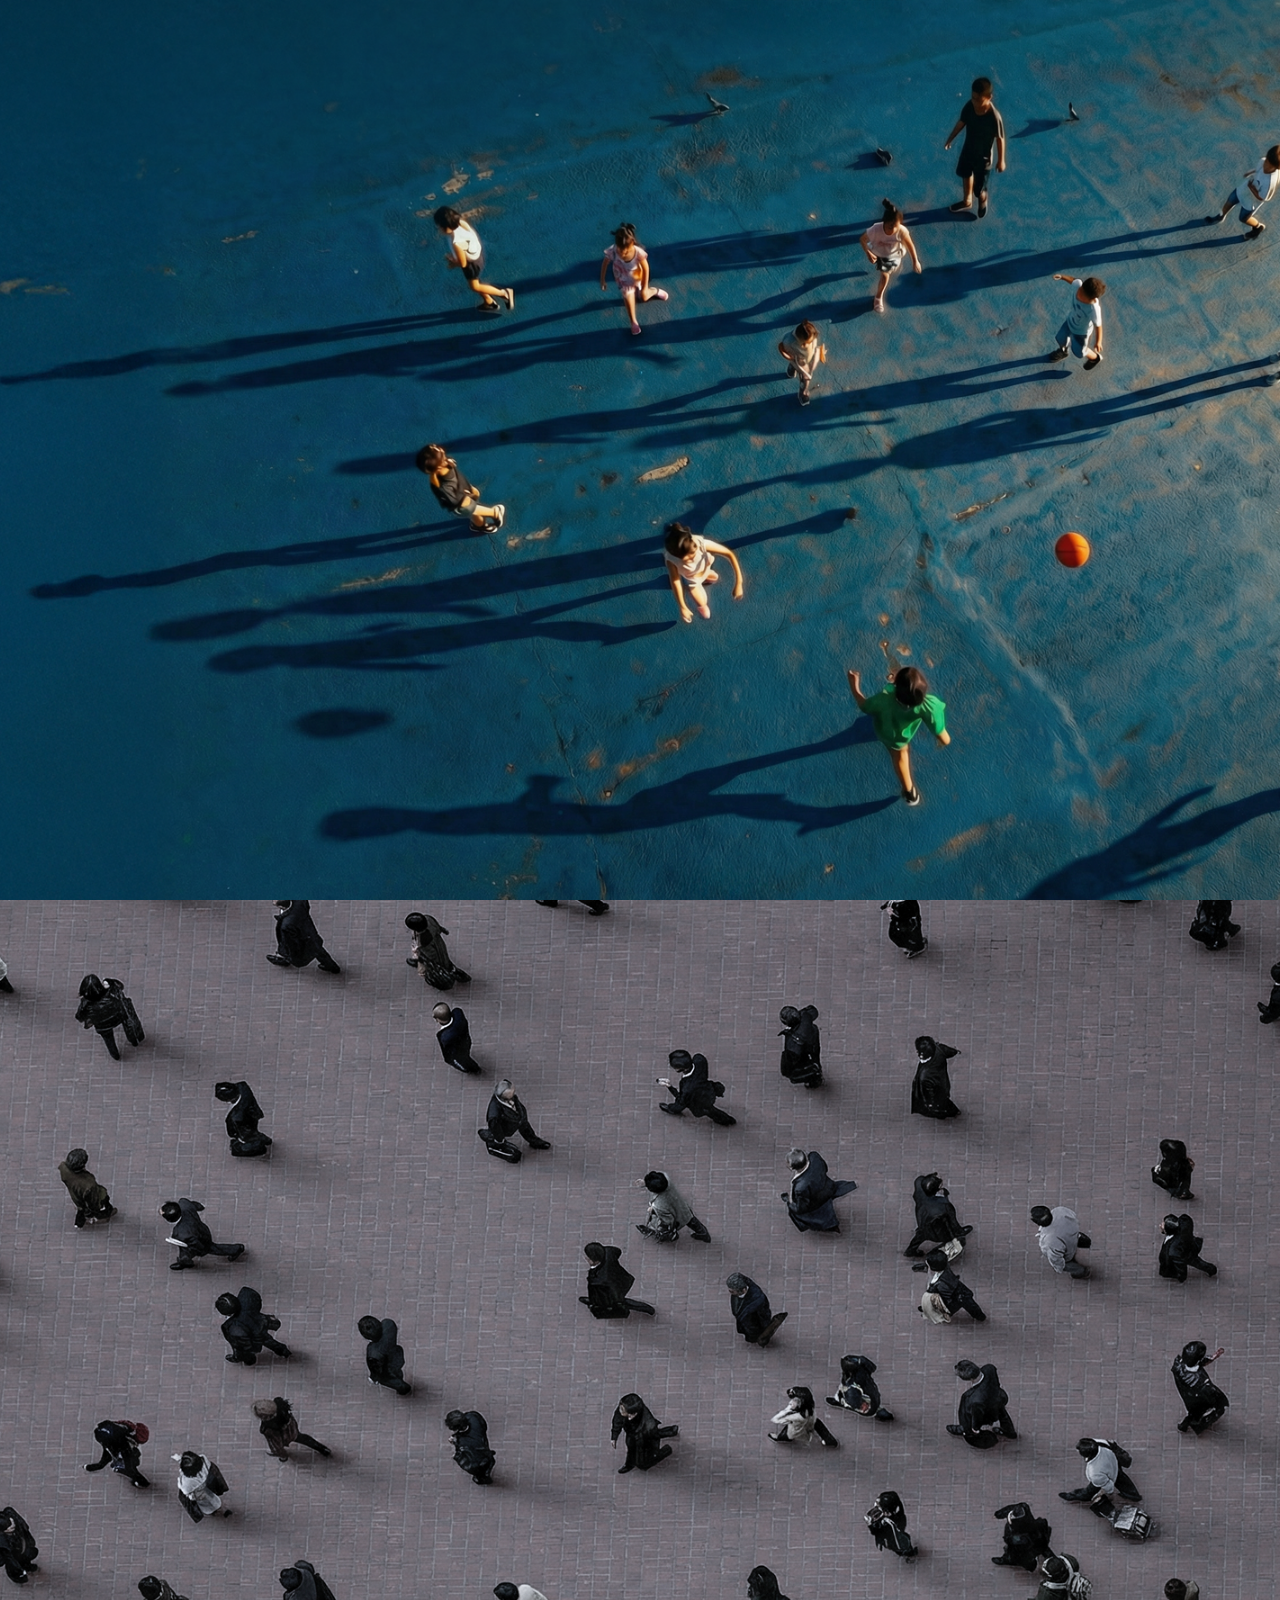
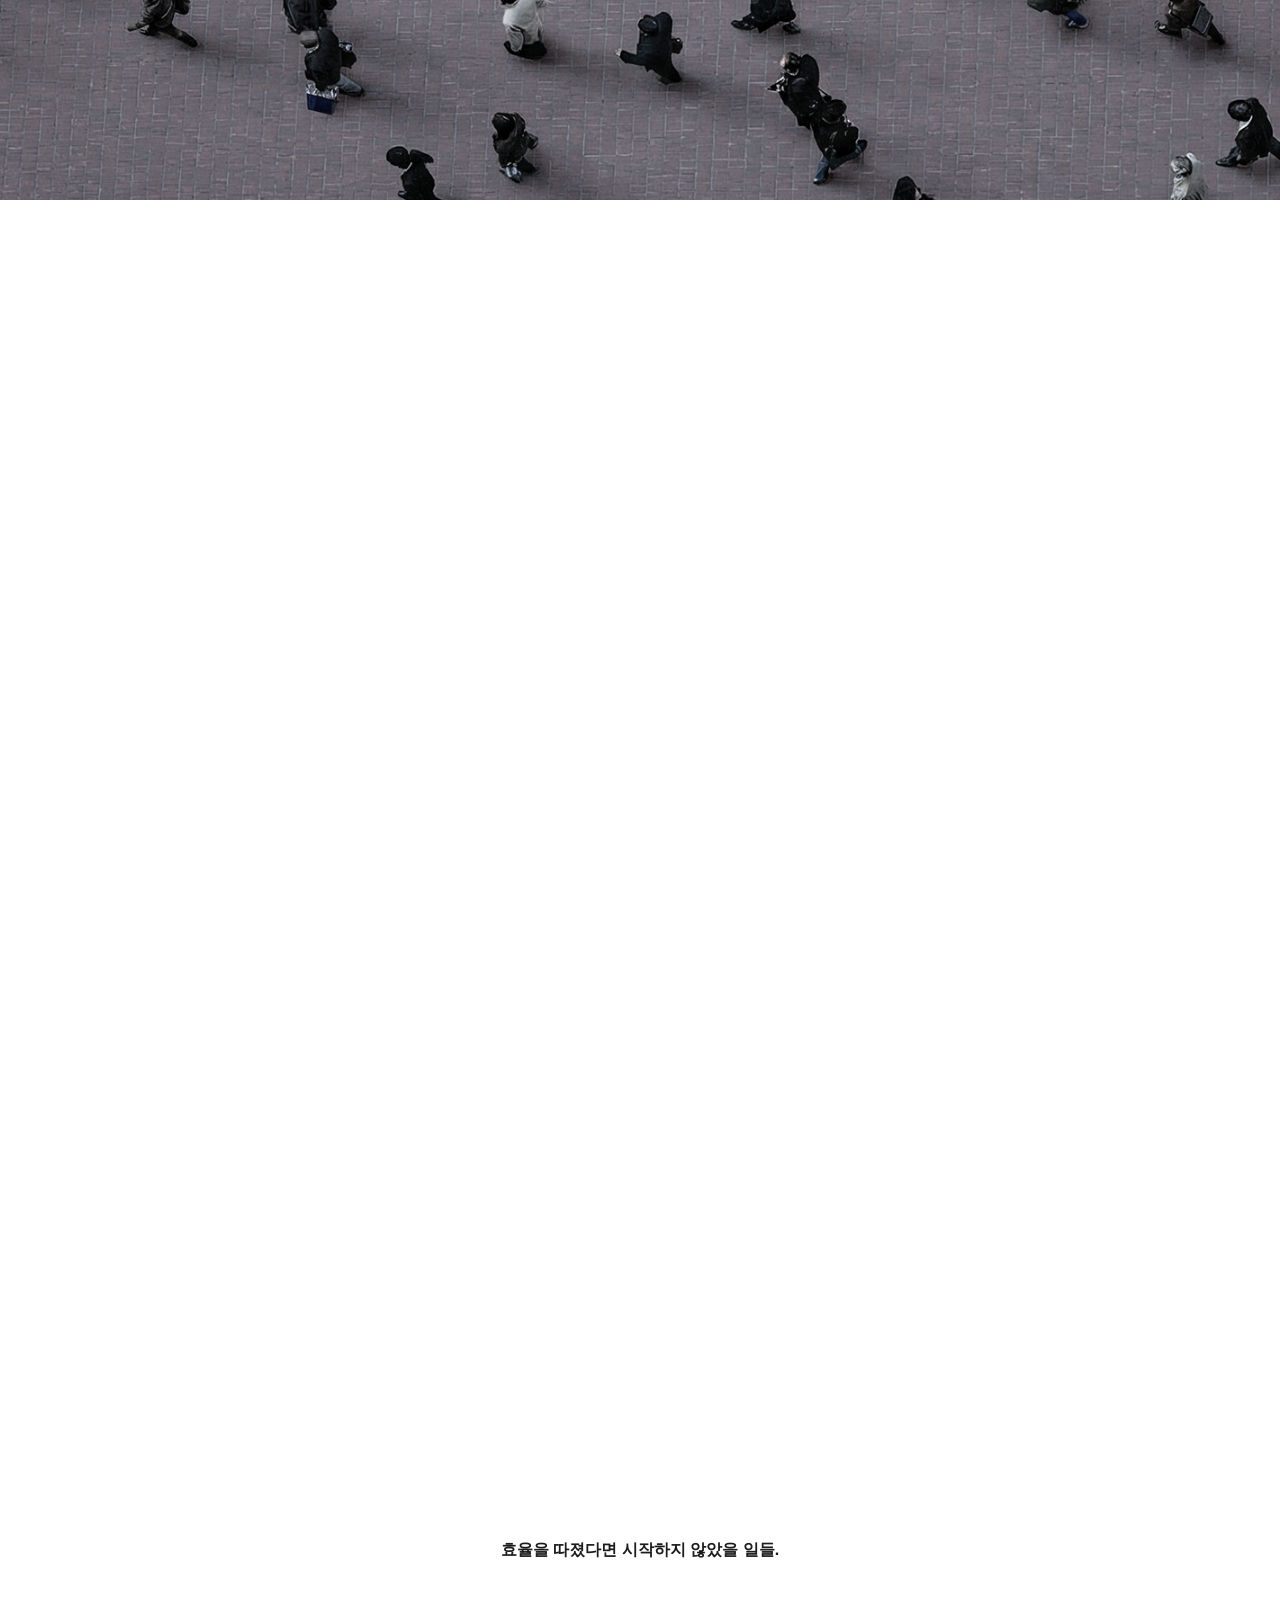
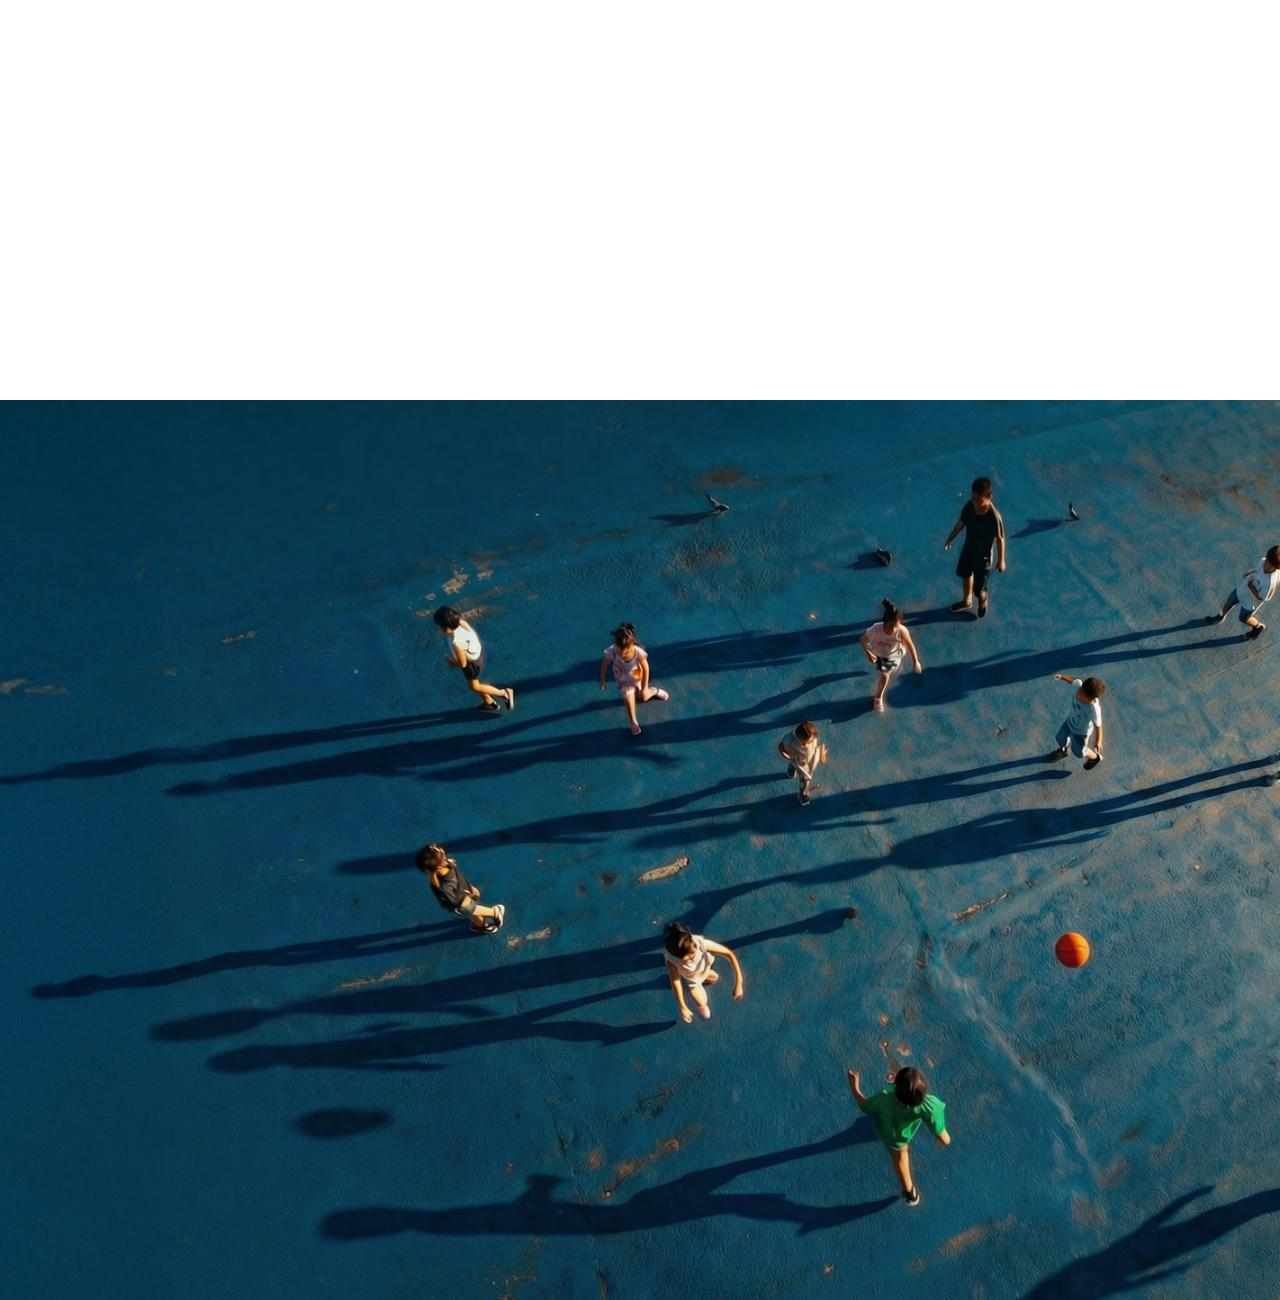
==== people/Untitled-1.html @ 352d0d9c "first commit" ====
<!DOCTYPE html>
<html lang="ko">
<head>
    <meta charset="UTF-8">
    <title>GSAP Stacking Text</title>
    <link rel="stylesheet" href="style.css">
    <script src="https://cdnjs.cloudflare.com/ajax/libs/gsap/3.12.2/gsap.min.js"></script>
    <script src="https://cdnjs.cloudflare.com/ajax/libs/gsap/3.12.2/ScrollTrigger.min.js"></script>
    <script src="https://cdnjs.cloudflare.com/ajax/libs/gsap/3.12.2/ScrollToPlugin.min.js"></script>
</head>
<body>

    <section class="stack-section bg-1">
        <div class="overlay"></div>
        <h1 class="typing-group typing-group1">
            <div class="line pre-smbd" data-text="이 점들은"></div>
            <div class="line pre-smbd" data-text="저마다 다른 속도로 자라날 준비를 하고 있습니다."></div>
        </h1>
    </section>

    <section class="stack-section bg-2">
        <div class="overlay"></div>
        <h1 class="typing-group typing-group2">
            <div class="line pre-smbd" data-text="화려한 수식보다 중요한 건, "></div>
            <div class="line pre-smbd" data-text="채워진 자리가 원래 당신의 것이었던 것처럼 보이게 하는 일."></div>
        </h1>
    </section>

    <section class="stack-section bg-3">
        <div class="overlay"></div>
        <h1 class="typing-group typing-group3">
            <div class="line pre-smbd" data-text="우리의 손끝이 무거워질수록,"></div>
            <div class="line pre-smbd" data-text="거울 앞에 선 당신의 어깨는 가벼워질 것을 압니다."></div>
        </h1>
    </section>

    <section class="stack-section bg-4">
        <img src="./images/img4.png" class="bg-image-4" alt="background">
        <div class="blur-layer white-blur"></div>
        
        <div class="dot-container"></div>

        <div class="content-wrapper">
            <h1 class="typing-4 pre-smbd">효율을 따졌다면 시작하지 않았을 일들.</h1>
        </div>
    </section>

    <section class="stack-section bg-5">
        <div class="overlay"></div>
        <h1 class="typing-group typing-group5">
            <div class="line pre-smbd" data-text="그것이 바로,"></div>
            <div class="line pre-smbd" data-text="우리 자라다가 하는 일입니다."></div>
        </h1>
    </section>

    <script src="script.js"></script>
</body>
</html>
---- people/style.css ----
* { margin: 0; padding: 0; box-sizing: border-box; }

body {
    overflow-x: hidden;
}
.pre-re {font-family: "Pretendard Regular", sans-serif;}
.pre-md {font-family: "Pretendard Medium", sans-serif;}
.pre-smbd {font-family: "Pretendard SemiBold", sans-serif;}
.pre-bd {font-family: "Pretendard Bold", sans-serif;}
.stack-section {
    position: relative;
    width: 100%;
    height: 100vh;
    overflow: hidden;
    background-size: cover;
    background-position: center;
}

/* 아래로 갈수록 z-index가 높아야 위를 덮습니다 */
.bg-1 { z-index: 1; background-image: url('./images/img1.png'); }
.bg-2 { z-index: 2; background-image: url('./images/img2.png'); }
.bg-3 { z-index: 3; background-image: url('./images/img3.png'); }
.bg-4 {
    z-index: 4;
    position: relative;
    overflow: hidden;
    width: 100%;
    height: 100vh;
}
.bg-5 { z-index: 5; background-image: url('./images/img1.png'); }

.bg-image-4 {
    position: absolute;
    top: 50%;
    left: 50%;
    transform: translate(-50%, -50%); /* 화면 정중앙 기준 배치 */
    /* 고정 픽셀 값 설정 */
    width: 2561px;
    height: 1711px;
    
    /* 비율 유지 무시하고 설정한 px대로 강제 출력 */
    object-fit: fill; 
    display: block;
    max-width: none;
}
/* 블러 레이어 (처음엔 투명) */
.blur-layer {
    position: absolute;
    top: 0; left: 0; width: 100%; height: 100%;
    backdrop-filter: blur(0px);
    background: rgba(255, 255, 255, 0);
    z-index: 1;
    transition: backdrop-filter 0.5s;
}
.dot-container {
    position: absolute;
    width: 1920px;
    height: 1000px;
    top: 50%;
    left: 50%;
    transform: translate(-50%, -50%);
    z-index: 5;
    pointer-events: none;
}

.dot {
    position: absolute;
    width: 12px;
    height: 12px;
    background-color: #000;
    border-radius: 50%;
    opacity: 0;
    transform: translate(-50%, -50%) scale(0);
}
.content-wrapper {
    position: absolute;
    top: 50%;
    left: 50%;
    transform: translate(-50%, -50%);
    z-index: 10;
}
.typing-group {
    color: #1C1D1B;
}
.typing-group1, .typing-group2 {
    display: inline-block;
    text-align: left;
    top: 50%;
    position: absolute;
    transform: translateY(-50%);
    left: calc(172 / 1920 * 100vw);
}
.typing-group1 .line, .typing-group2 .line{
    color: #FFFBF7;
}
.typing-group3 {
    display: inline-block;
    text-align: left;
    position: absolute;
    left: calc(172 / 1920 * 100vw);
    bottom: calc(285 / 1920 * 100vw);
}
.typing-group3 .line{
    color: #0B0A09;
}
.line {
    display: block;
    min-height: 1.2em; 
    margin-bottom: 5px;
    font-size: 16px;
}
.typing-4 {color: #1C1D1B; font-size: 16px;}
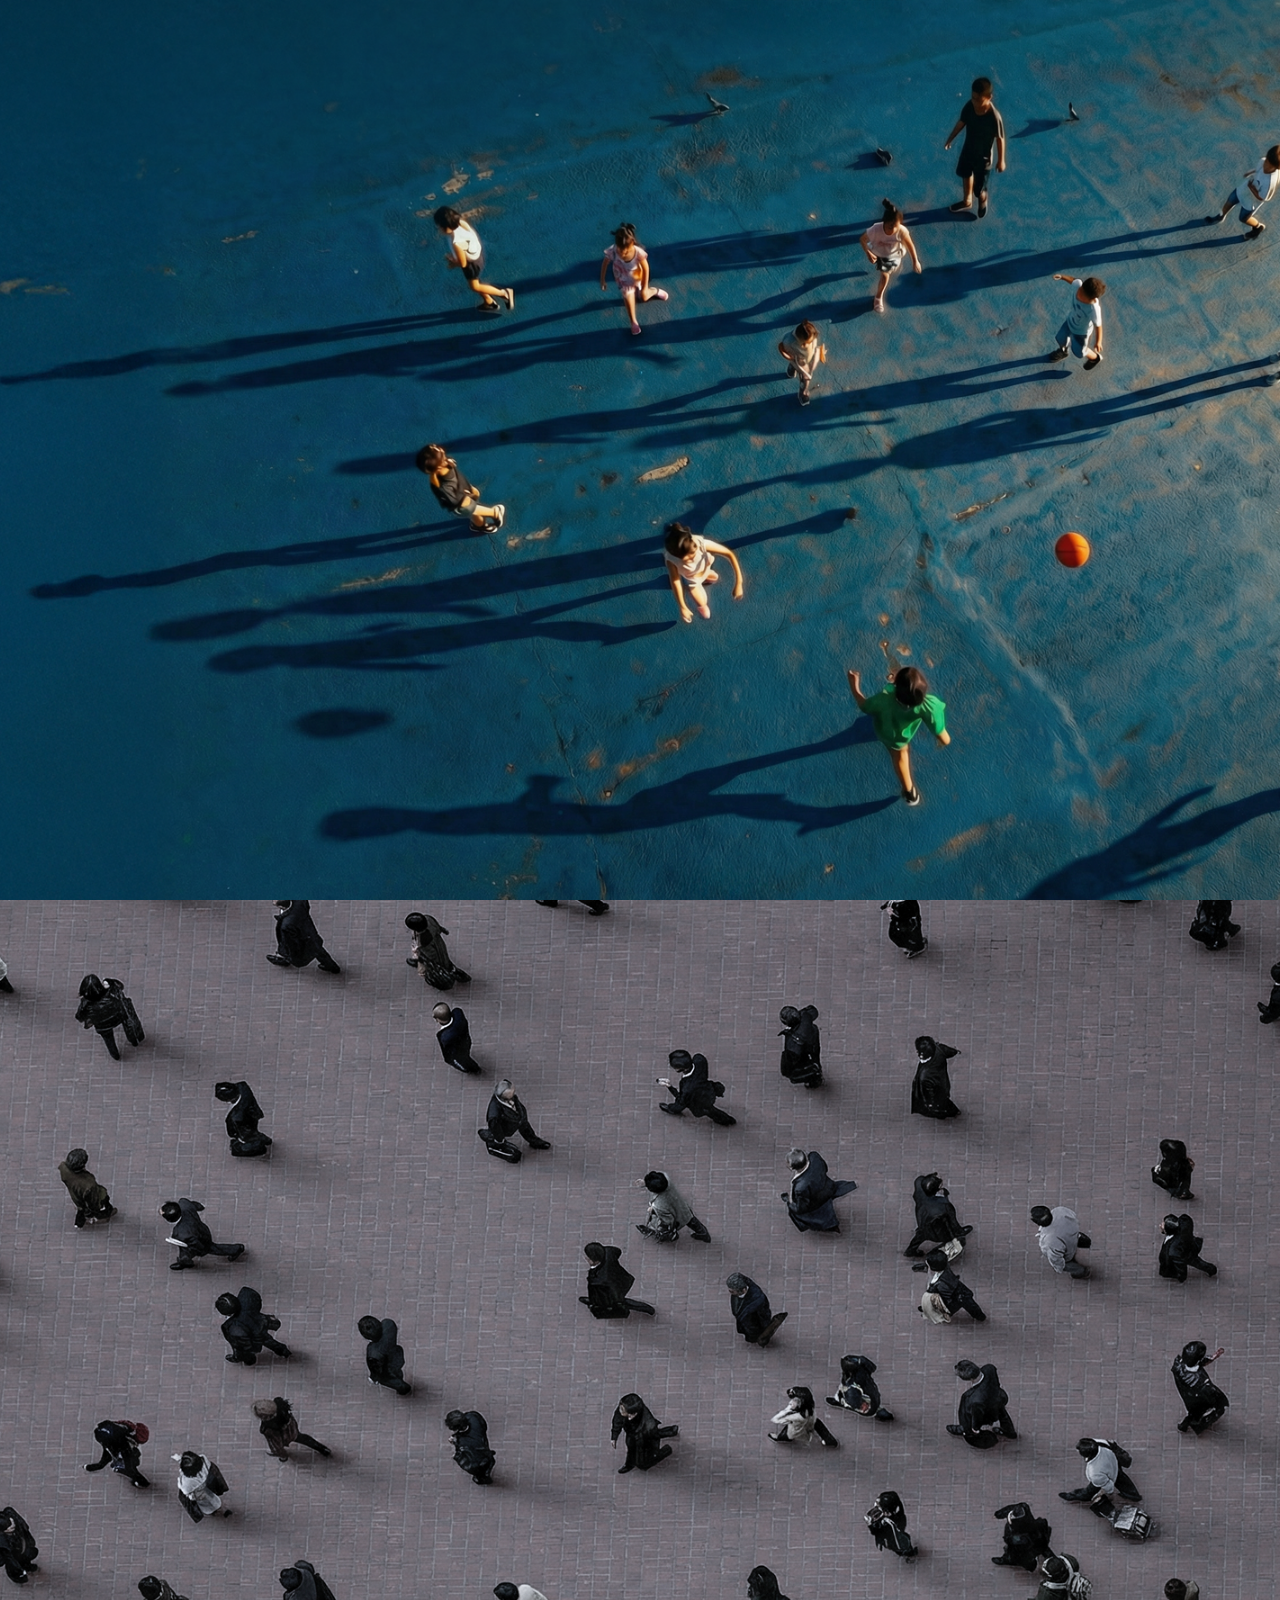
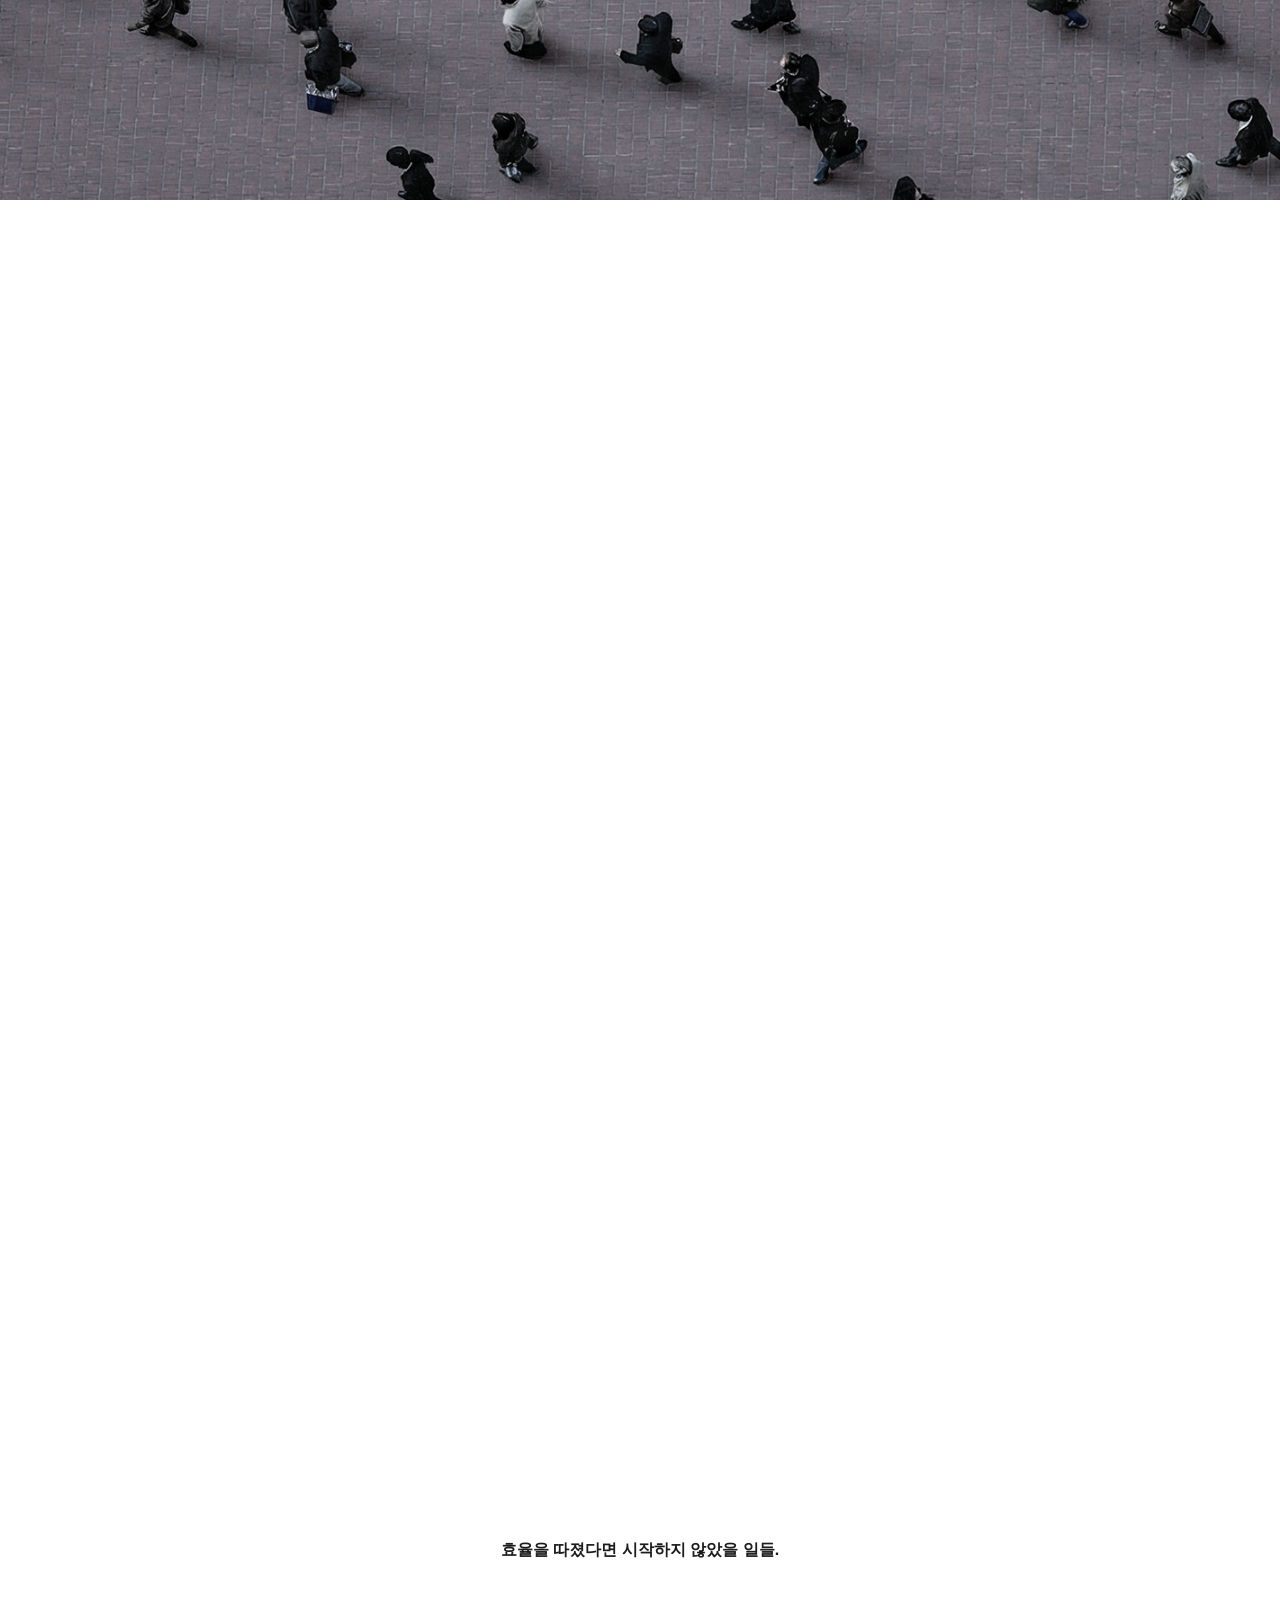
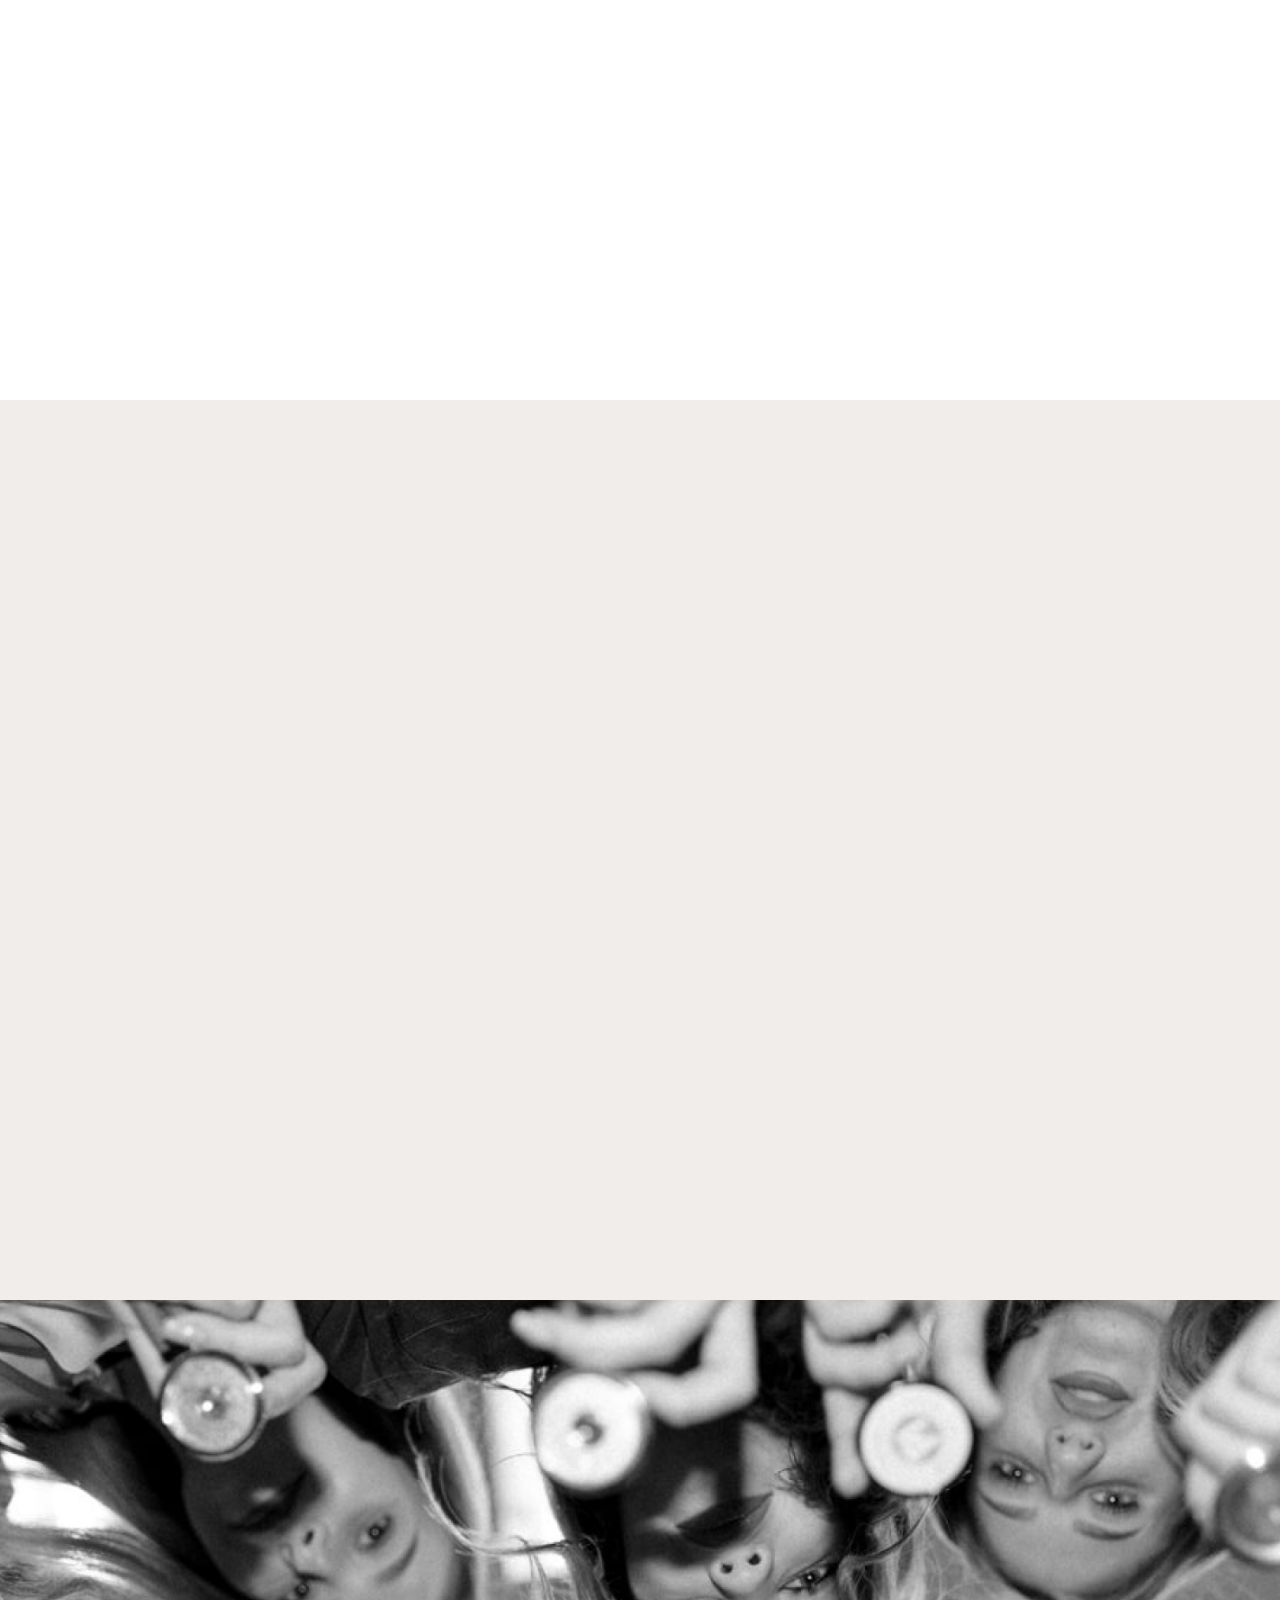
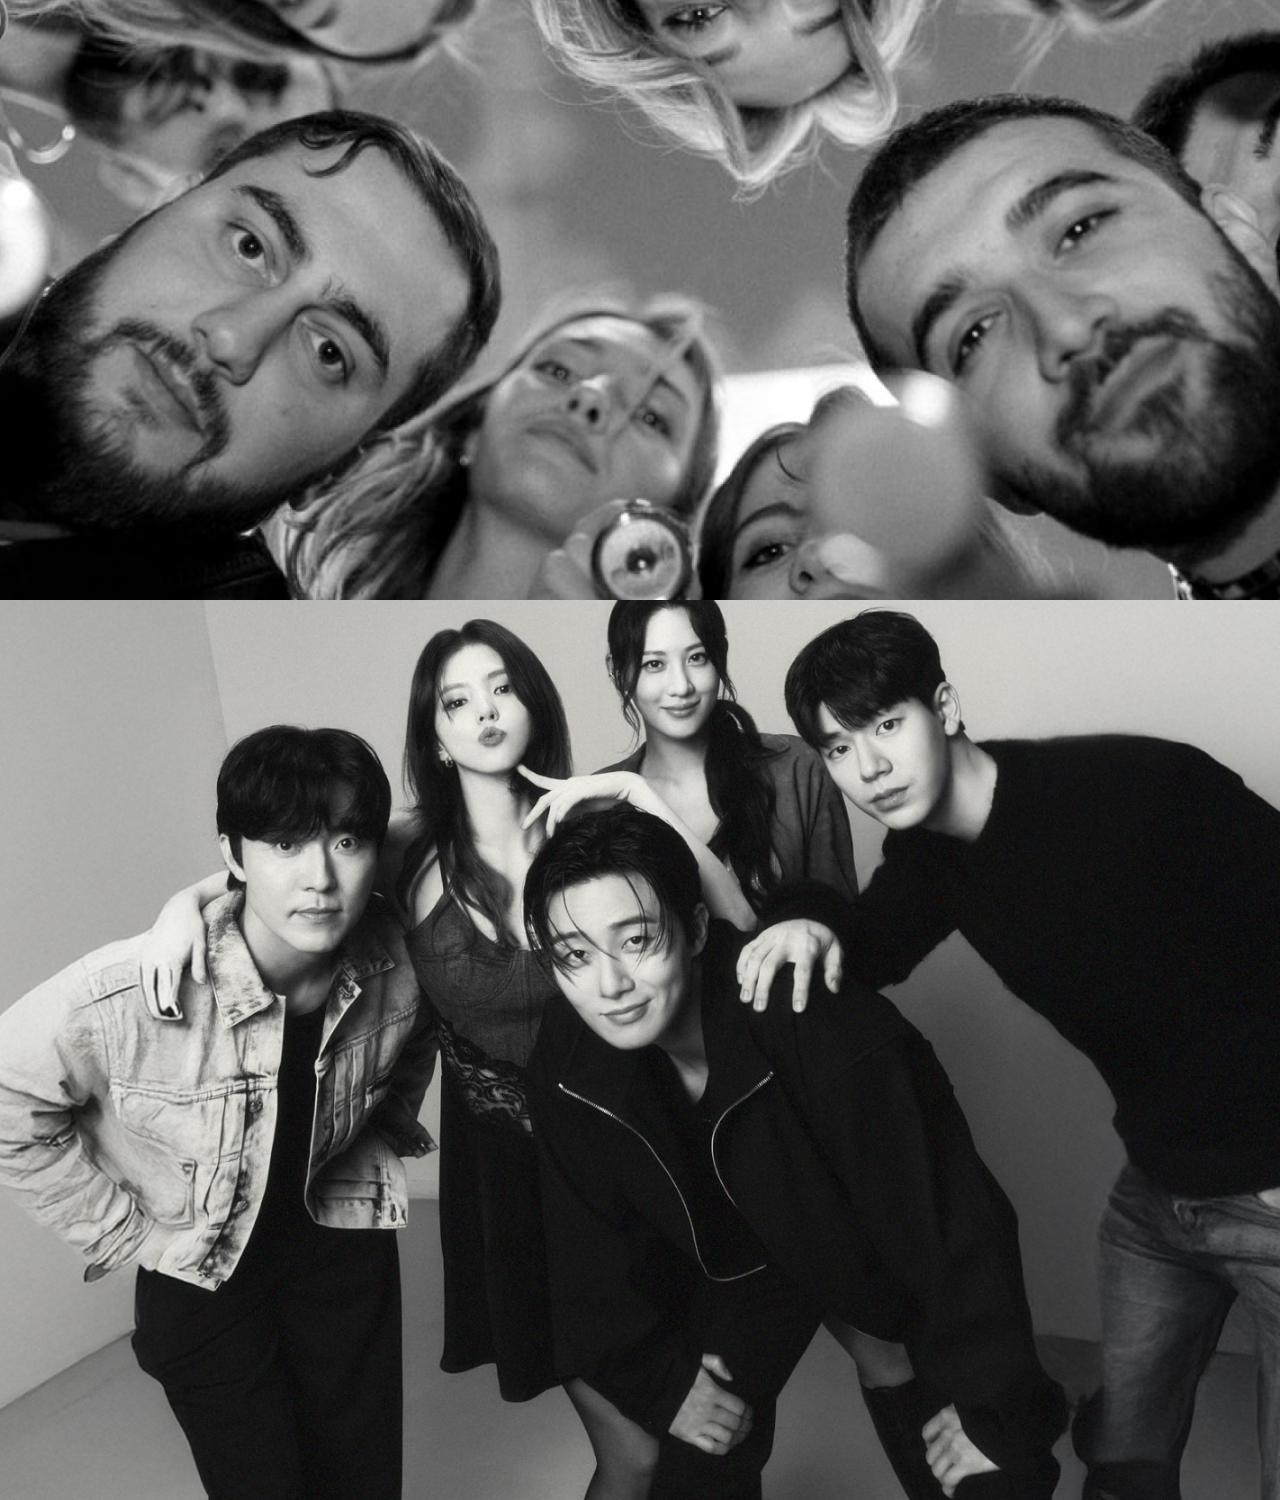
==== commit e58cca52: "feat:  인터렉션 추가" ====
--- a/people/Untitled-1.html
+++ b/people/Untitled-1.html
@@ -37,7 +37,7 @@
     <section class="stack-section bg-4">
         <img src="./images/img4.png" class="bg-image-4" alt="background">
         <div class="blur-layer white-blur"></div>
-        
+
         <div class="dot-container"></div>
 
         <div class="content-wrapper">
@@ -46,13 +46,29 @@
     </section>
 
     <section class="stack-section bg-5">
+        <img src="./images/img5.png" class="bg-image-5" alt="background">
+        <h1 class="typing-group typing-group5-left">
+            <div class="line pre-smbd" data-text="그것이 바로,"></div>
+        </h1>
+        <h1 class="typing-group typing-group5-right">
+            <div class="line pre-smbd" data-text="우리 자라다가 하는 일입니다."></div>
+        </h1>
+    </section>
+
+    <section class="stack-section bg-6">
         <div class="overlay"></div>
-        <h1 class="typing-group typing-group5">
-            <div class="line pre-smbd" data-text="그것이 바로,"></div>
-            <div class="line pre-smbd" data-text="우리 자라다가 하는 일입니다."></div>
+        <h1 class="typing-group typing-group6">
+            <div class="line pre-smbd" data-text="진심을 담아, 자라다가 당신에게"></div>
+        </h1>
+    </section>
+
+    <section class="stack-section bg-7">
+        <div class="overlay"></div>
+        <h1 class="typing-group typing-group7">
+            <div class="line signature-line" data-text="Truly yours, Jarada"></div>
         </h1>
     </section>
 
     <script src="script.js"></script>
 </body>
-</html>+</html>
--- a/people/style.css
+++ b/people/style.css
@@ -1,3 +1,5 @@
+@import url('https://cdn.jsdelivr.net/gh/fonts-archive/NanumURiDdarSonGeurSsi/NanumURiDdarSonGeurSsi.css');
+
 * { margin: 0; padding: 0; box-sizing: border-box; }
 
 body {
@@ -27,19 +29,15 @@
     width: 100%;
     height: 100vh;
 }
-.bg-5 { z-index: 5; background-image: url('./images/img1.png'); }
 
 .bg-image-4 {
     position: absolute;
     top: 50%;
     left: 50%;
-    transform: translate(-50%, -50%); /* 화면 정중앙 기준 배치 */
-    /* 고정 픽셀 값 설정 */
+    transform: translate(-50%, -50%);
     width: 2561px;
     height: 1711px;
-    
-    /* 비율 유지 무시하고 설정한 px대로 강제 출력 */
-    object-fit: fill; 
+    object-fit: fill;
     display: block;
     max-width: none;
 }
@@ -105,8 +103,89 @@
 }
 .line {
     display: block;
-    min-height: 1.2em; 
+    min-height: 1.2em;
     margin-bottom: 5px;
     font-size: 16px;
 }
-.typing-4 {color: #1C1D1B; font-size: 16px;}+.typing-4 {color: #1C1D1B; font-size: 16px;}
+
+/* ===== bg-5: 팀원 콜라주 (img5) ===== */
+.bg-5 {
+    z-index: 5;
+    background: #F0EDEA;
+    position: relative;
+    overflow: hidden;
+}
+.bg-image-5 {
+    position: absolute;
+    top: 50%;
+    left: 50%;
+    transform: translate(-50%, -50%);
+    height: 90vh;
+    width: auto;
+    object-fit: contain;
+    opacity: 0;
+}
+.typing-group5-left {
+    display: inline-block;
+    text-align: left;
+    position: absolute;
+    top: 50%;
+    transform: translateY(-50%);
+    left: calc(80 / 1920 * 100vw);
+}
+.typing-group5-left .line {
+    color: #1C1D1B;
+}
+.typing-group5-right {
+    display: inline-block;
+    text-align: right;
+    position: absolute;
+    top: 50%;
+    transform: translateY(-50%);
+    right: calc(80 / 1920 * 100vw);
+}
+.typing-group5-right .line {
+    color: #1C1D1B;
+}
+
+/* ===== bg-6: 단체 위에서 (img6) ===== */
+.bg-6 {
+    z-index: 6;
+    background-image: url('./images/img6.png');
+    background-size: cover;
+    background-position: center;
+}
+.typing-group6 {
+    display: inline-block;
+    text-align: center;
+    position: absolute;
+    top: 50%;
+    left: 50%;
+    transform: translate(-50%, -50%);
+    white-space: nowrap;
+}
+.typing-group6 .line {
+    color: #FFFBF7;
+}
+
+/* ===== bg-7: 5인 단체 (img7) + 서명 타이핑 ===== */
+.bg-7 {
+    z-index: 7;
+    background-image: url('./images/img7.png');
+    background-size: cover;
+    background-position: center;
+}
+.typing-group7 {
+    display: inline-block;
+    text-align: right;
+    position: absolute;
+    bottom: calc(80 / 1080 * 100vh);
+    right: calc(120 / 1920 * 100vw);
+}
+.signature-line {
+    font-family: 'NanumURiDdarSonGeurSsi', serif;
+    font-size: 84px;
+    color: #FFFBF7;
+    letter-spacing: 2px;
+}
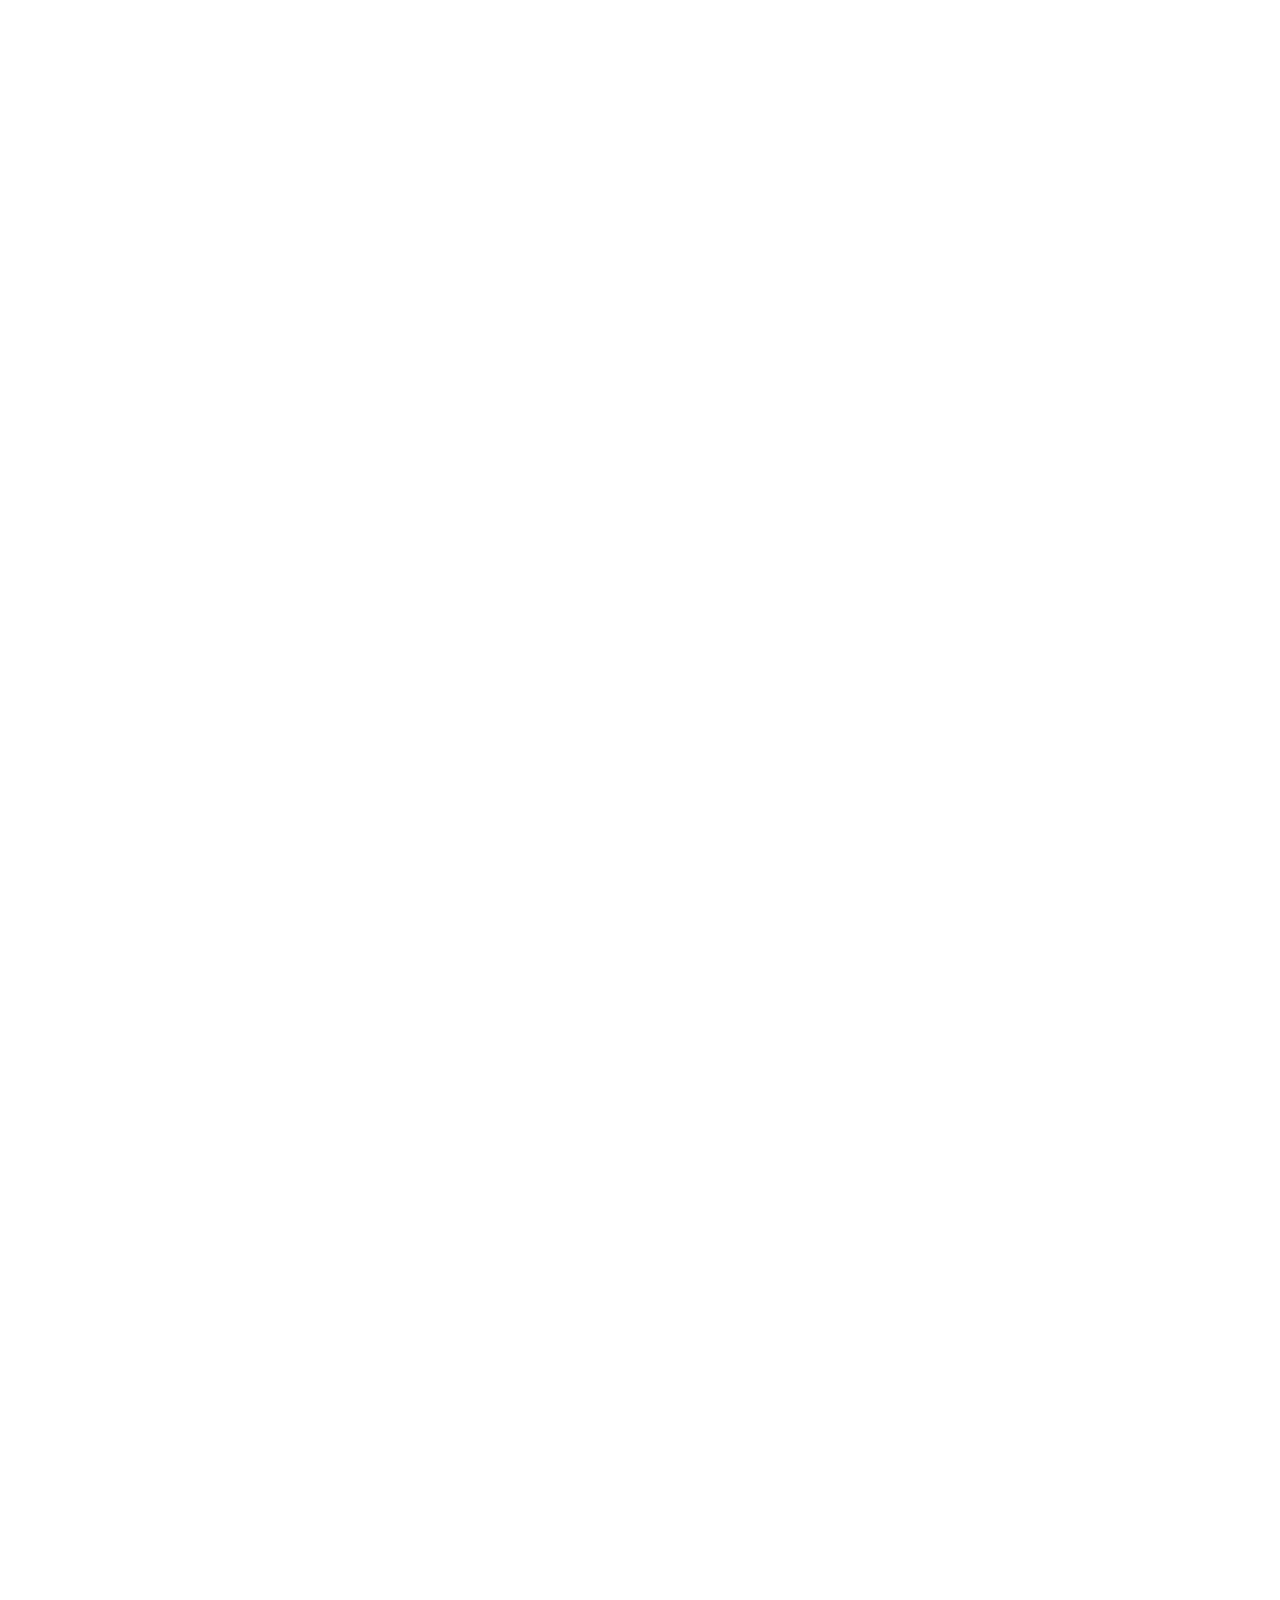
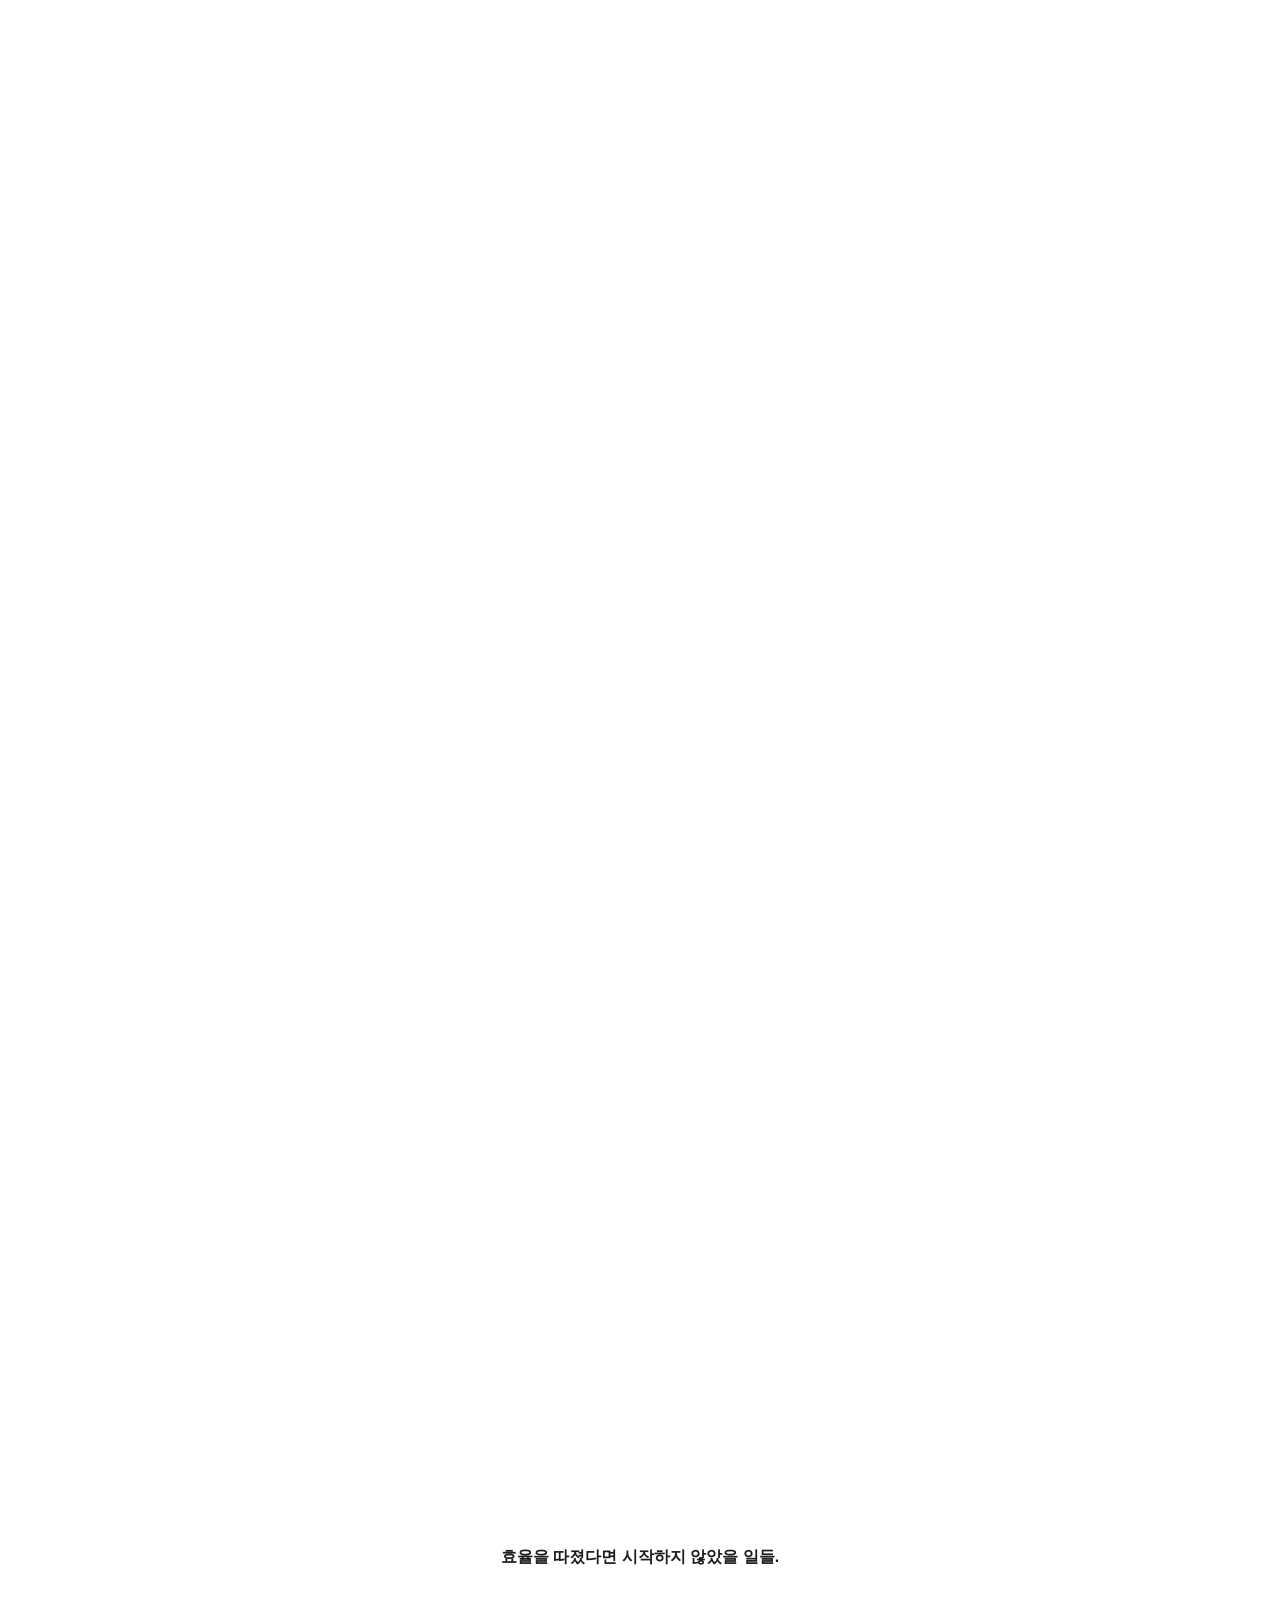
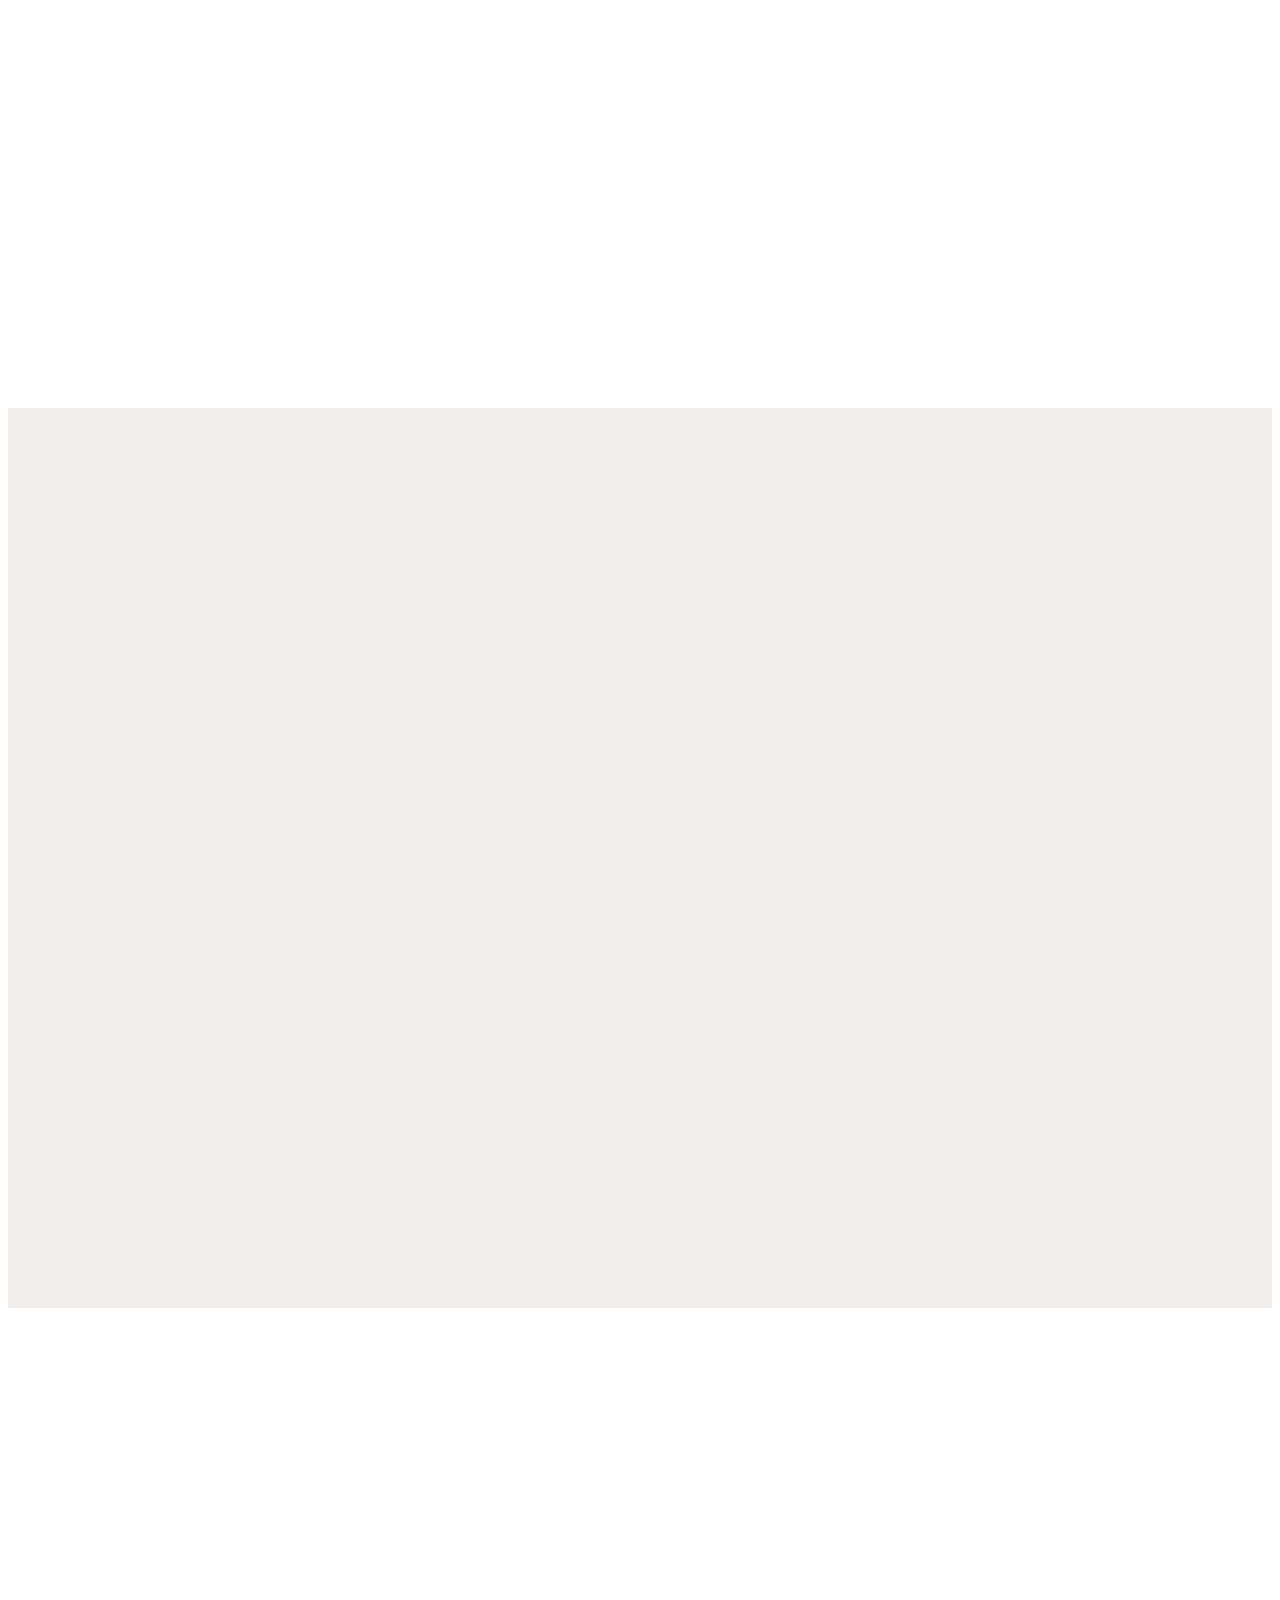
==== commit 97b6d2b8: "...." ====
--- a/people/Untitled-1.html
+++ b/people/Untitled-1.html
@@ -35,7 +35,7 @@
     </section>
 
     <section class="stack-section bg-4">
-        <img src="./images/img4.png" class="bg-image-4" alt="background">
+        <img src="https://framerusercontent.com/images/napGcurijTfHLaIabMp7zwWx8W4.png" class="bg-image-4" alt="background">
         <div class="blur-layer white-blur"></div>
 
         <div class="dot-container"></div>
@@ -46,7 +46,7 @@
     </section>
 
     <section class="stack-section bg-5">
-        <img src="./images/img5.png" class="bg-image-5" alt="background">
+        <img src="https://framerusercontent.com/images/vXxAR58iF1Yg2uafjboeYpdJfBA.png" class="bg-image-5" alt="background">
         <h1 class="typing-group typing-group5-left">
             <div class="line pre-smbd" data-text="그것이 바로,"></div>
         </h1>
--- a/people/style.css
+++ b/people/style.css
@@ -1,10 +1,3 @@
-@import url('https://cdn.jsdelivr.net/gh/fonts-archive/NanumURiDdarSonGeurSsi/NanumURiDdarSonGeurSsi.css');
-
-* { margin: 0; padding: 0; box-sizing: border-box; }
-
-body {
-    overflow-x: hidden;
-}
 .pre-re {font-family: "Pretendard Regular", sans-serif;}
 .pre-md {font-family: "Pretendard Medium", sans-serif;}
 .pre-smbd {font-family: "Pretendard SemiBold", sans-serif;}
@@ -19,9 +12,9 @@
 }
 
 /* 아래로 갈수록 z-index가 높아야 위를 덮습니다 */
-.bg-1 { z-index: 1; background-image: url('./images/img1.png'); }
-.bg-2 { z-index: 2; background-image: url('./images/img2.png'); }
-.bg-3 { z-index: 3; background-image: url('./images/img3.png'); }
+.bg-1 { z-index: 1; background-image: url('https://framerusercontent.com/images/RMKauAxl8Hp0xOqaSRXUp4TE.png'); }
+.bg-2 { z-index: 2; background-image: url('https://framerusercontent.com/images/sfh2JJORLYSdukQtHq56vmpcM.png'); }
+.bg-3 { z-index: 3; background-image: url('https://framerusercontent.com/images/Vn17EoqbDC0b2KsEN8Q2ptPddY.png'); }
 .bg-4 {
     z-index: 4;
     position: relative;
@@ -121,9 +114,6 @@
     top: 50%;
     left: 50%;
     transform: translate(-50%, -50%);
-    height: 90vh;
-    width: auto;
-    object-fit: contain;
     opacity: 0;
 }
 .typing-group5-left {
@@ -152,7 +142,7 @@
 /* ===== bg-6: 단체 위에서 (img6) ===== */
 .bg-6 {
     z-index: 6;
-    background-image: url('./images/img6.png');
+    background-image: url('https://framerusercontent.com/images/oao7YaPlZWxgVq7FRtanm5AQWc.png');
     background-size: cover;
     background-position: center;
 }
@@ -166,13 +156,13 @@
     white-space: nowrap;
 }
 .typing-group6 .line {
-    color: #FFFBF7;
+    color: #0B0A09;
 }
 
 /* ===== bg-7: 5인 단체 (img7) + 서명 타이핑 ===== */
 .bg-7 {
     z-index: 7;
-    background-image: url('./images/img7.png');
+    background-image: url('https://framerusercontent.com/images/ZhfS2V9XRxwVdGJOkTqE5N5dA.png');
     background-size: cover;
     background-position: center;
 }
@@ -181,11 +171,32 @@
     text-align: right;
     position: absolute;
     bottom: calc(80 / 1080 * 100vh);
-    right: calc(120 / 1920 * 100vw);
-}
-.signature-line {
-    font-family: 'NanumURiDdarSonGeurSsi', serif;
+    left: calc(950 / 1920 * 100vw);
+}
+.bg-7 .line.signature-line {
+    font-family: "Waiting for the Sunrise Regular", "Waiting for the Sunrise Regular Placeholder", sans-serif;
     font-size: 84px;
     color: #FFFBF7;
     letter-spacing: 2px;
 }
+@media (max-width: 1024px) {
+    .typing-group1, .typing-group2, .typing-group3{
+        left: 32px;
+        top: 248px;
+    }
+    .bg-image-5 {
+        top: 47%;
+    }
+    .typing-group5-left, .typing-group5-right {
+        left: 50%;
+        top: 80%;
+        transform: translate(-50%, -50%);
+        text-align: center;
+    }
+    .typing-group5-right {
+        top: 85%;
+    }
+    .bg-7 .line.signature-line {
+        font-size: calc(84 / 1024 * 100vw);;
+    }
+}
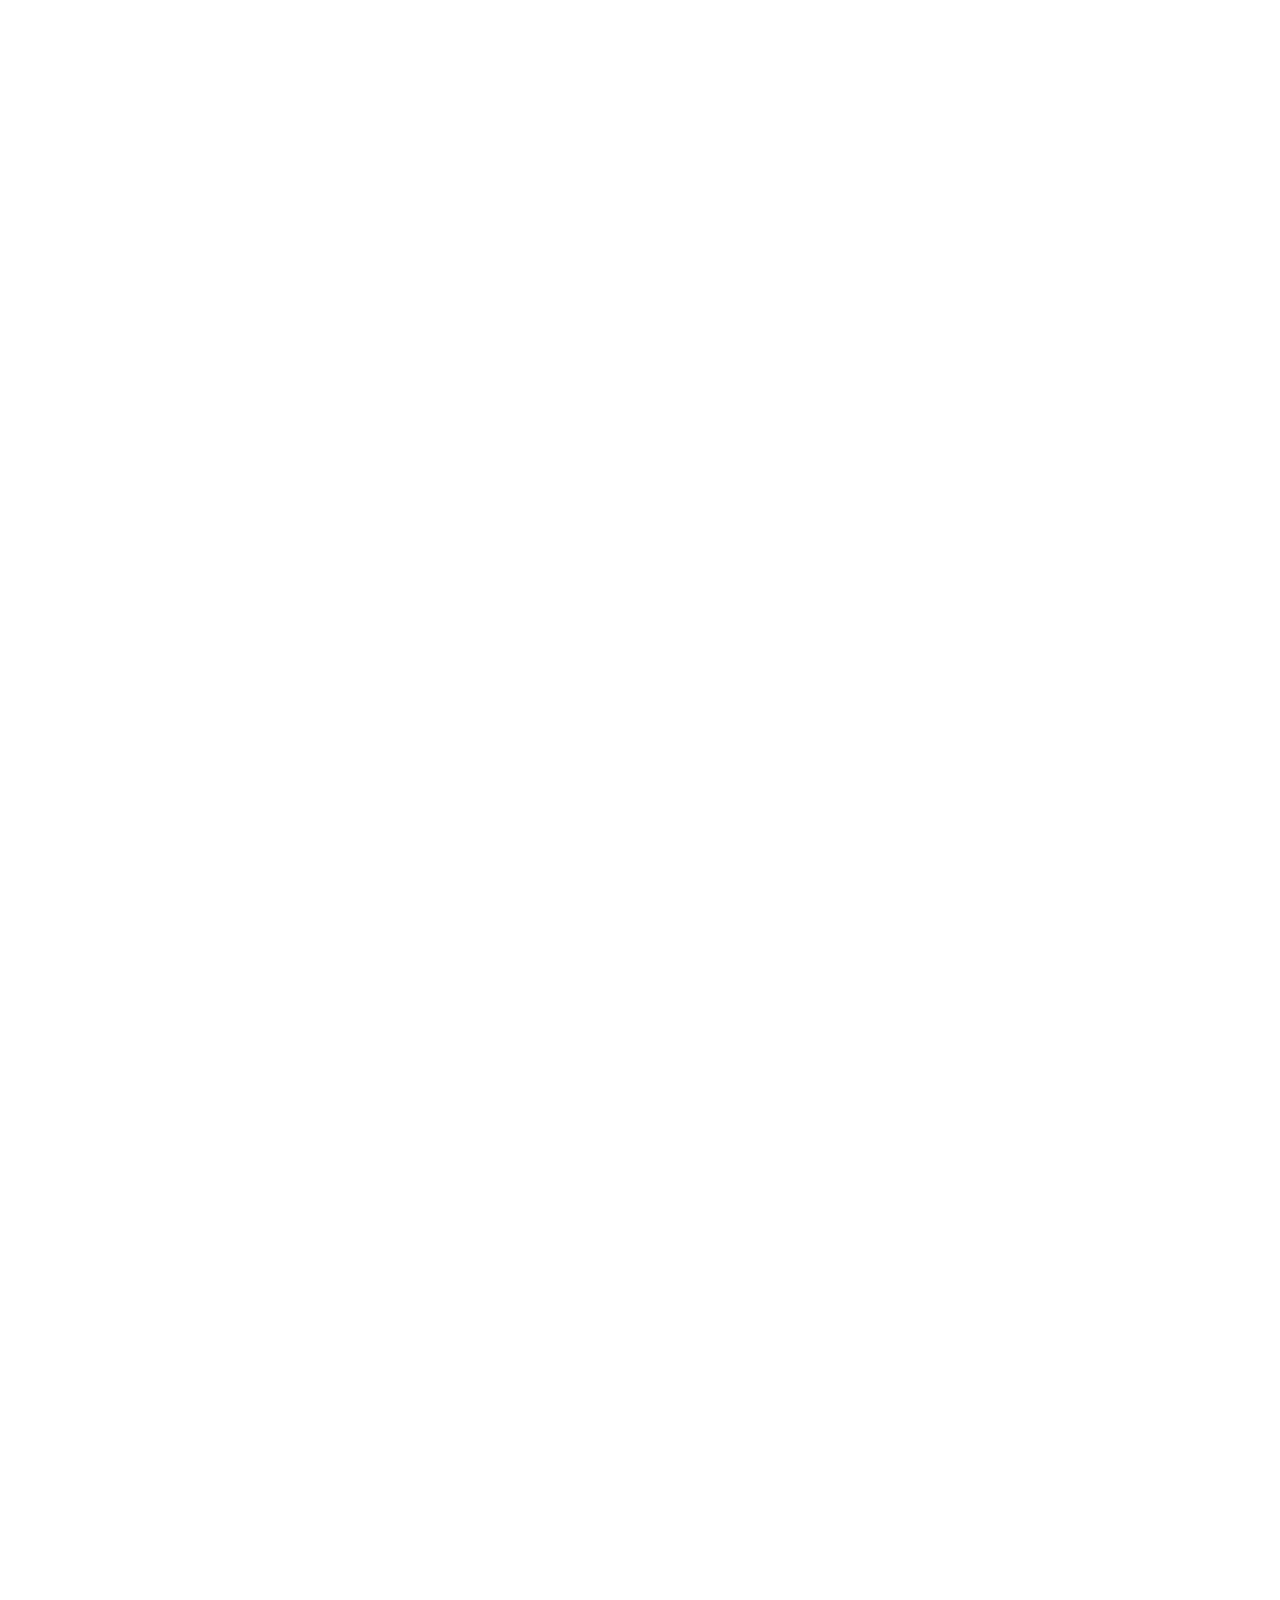
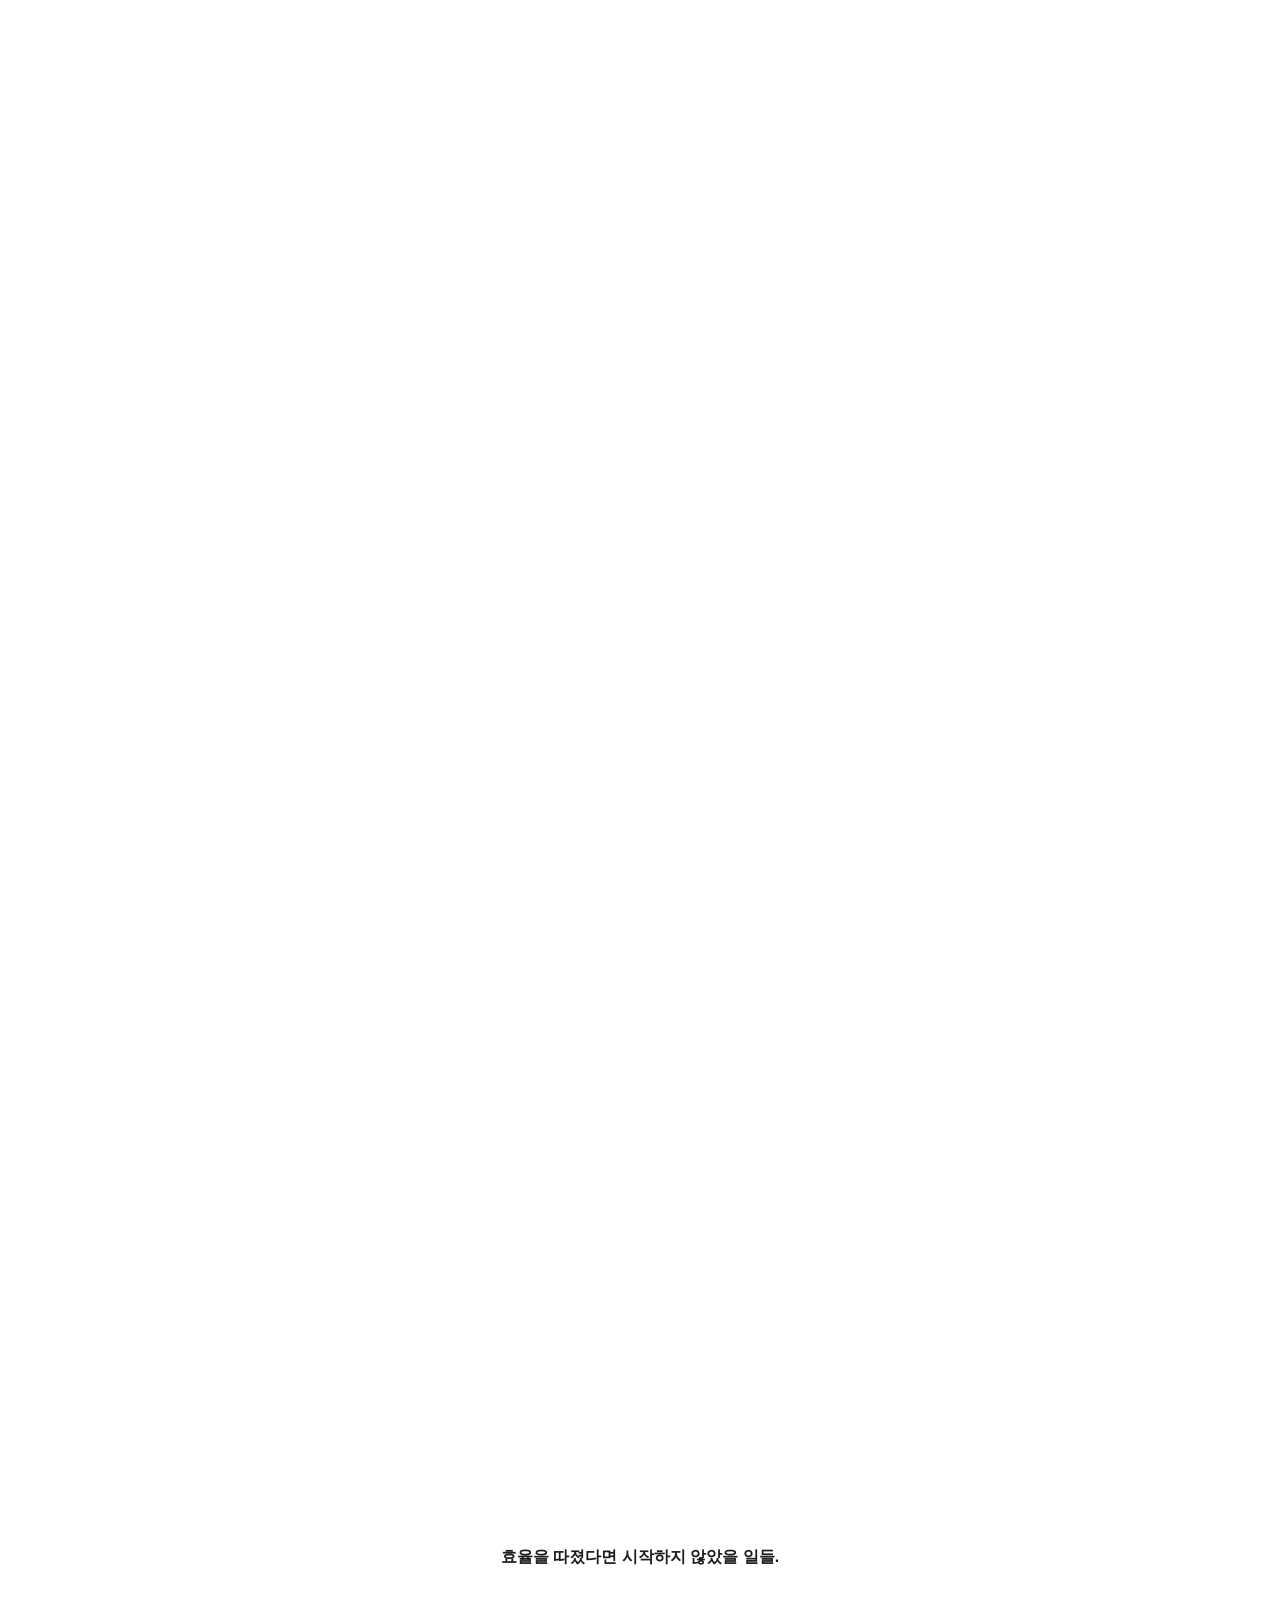
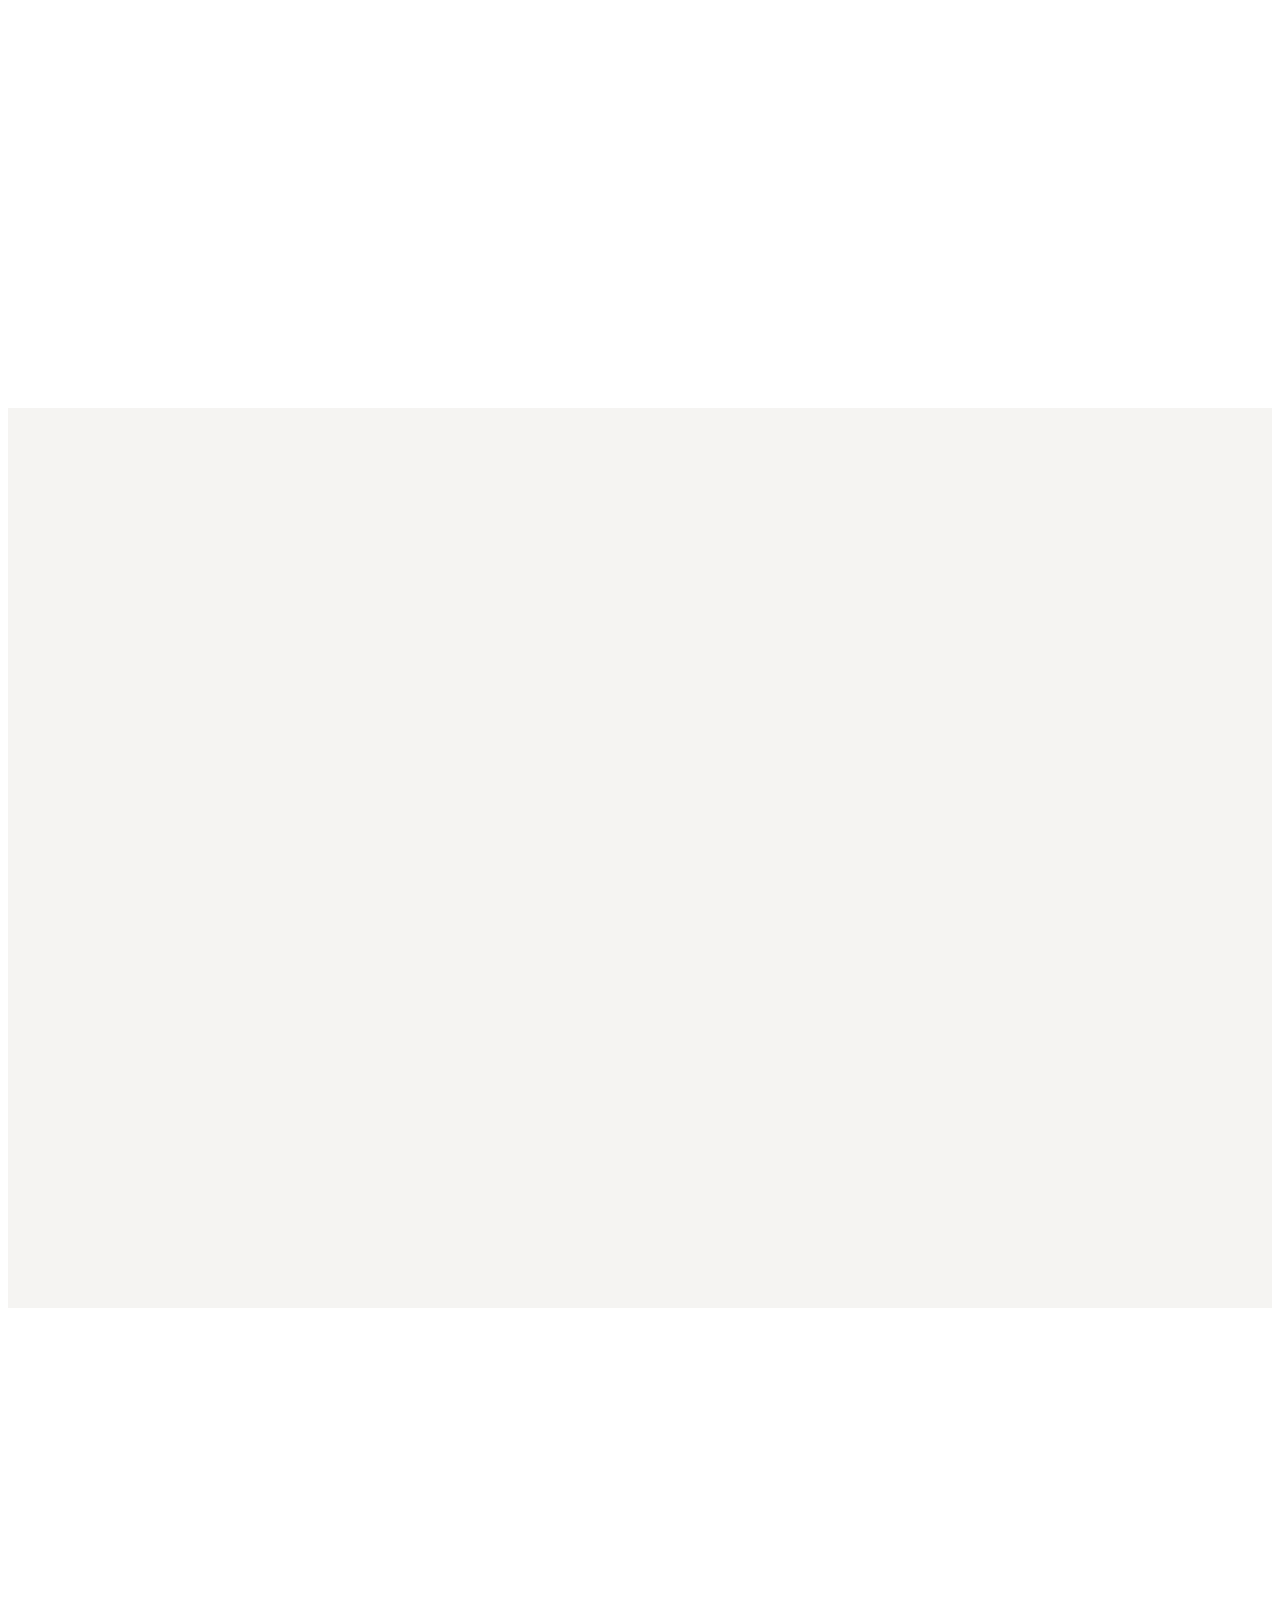
==== commit fc3b361d: "fix : 39/84 수정" ====
--- a/people/Untitled-1.html
+++ b/people/Untitled-1.html
@@ -2,6 +2,7 @@
 <html lang="ko">
 <head>
     <meta charset="UTF-8">
+    <meta name="viewport" content="width=device-width, initial-scale=1.0">
     <title>GSAP Stacking Text</title>
     <link rel="stylesheet" href="style.css">
     <script src="https://cdnjs.cloudflare.com/ajax/libs/gsap/3.12.2/gsap.min.js"></script>
@@ -30,12 +31,12 @@
         <div class="overlay"></div>
         <h1 class="typing-group typing-group3">
             <div class="line pre-smbd" data-text="우리의 손끝이 무거워질수록,"></div>
-            <div class="line pre-smbd" data-text="거울 앞에 선 당신의 어깨는 가벼워질 것을 압니다."></div>
+            <div class="pos-relative"><div class="line pre-smbd" data-text="거울 앞에 선 당신의 어깨는 가벼워질 것을 압니다."></div></div>
         </h1>
     </section>
 
     <section class="stack-section bg-4">
-        <img src="https://framerusercontent.com/images/napGcurijTfHLaIabMp7zwWx8W4.png" class="bg-image-4" alt="background">
+        <img src="./images/img4.png" class="bg-image-4" alt="background">
         <div class="blur-layer white-blur"></div>
 
         <div class="dot-container"></div>
@@ -46,7 +47,10 @@
     </section>
 
     <section class="stack-section bg-5">
-        <img src="https://framerusercontent.com/images/vXxAR58iF1Yg2uafjboeYpdJfBA.png" class="bg-image-5" alt="background">
+        <picture>
+            <source media="(max-width: 1024px)" srcset="https://framerusercontent.com/images/vbjqqBoIy5LhKLA3MrPX3RLiDxE.png?width=750&height=1334">
+            <img src="https://framerusercontent.com/images/vXxAR58iF1Yg2uafjboeYpdJfBA.png?width=1920&height=1000" class="bg-image-5" alt="background" style="width:100%">
+        </picture>
         <h1 class="typing-group typing-group5-left">
             <div class="line pre-smbd" data-text="그것이 바로,"></div>
         </h1>
@@ -72,3 +76,5 @@
     <script src="script.js"></script>
 </body>
 </html>
+
+
--- a/people/style.css
+++ b/people/style.css
@@ -1,3 +1,4 @@
+
 .pre-re {font-family: "Pretendard Regular", sans-serif;}
 .pre-md {font-family: "Pretendard Medium", sans-serif;}
 .pre-smbd {font-family: "Pretendard SemiBold", sans-serif;}
@@ -90,22 +91,28 @@
     position: absolute;
     left: calc(172 / 1920 * 100vw);
     bottom: calc(285 / 1920 * 100vw);
+    width: 320px;
 }
 .typing-group3 .line{
     color: #0B0A09;
-}
+    display: inline-block;
+    background-color: #fff;
+    padding:3px
+}
+
 .line {
     display: block;
     min-height: 1.2em;
     margin-bottom: 5px;
     font-size: 16px;
+    opacity: 0;
 }
 .typing-4 {color: #1C1D1B; font-size: 16px;}
 
 /* ===== bg-5: 팀원 콜라주 (img5) ===== */
 .bg-5 {
     z-index: 5;
-    background: #F0EDEA;
+    background: #f5f4f2;
     position: relative;
     overflow: hidden;
 }
@@ -179,6 +186,9 @@
     color: #FFFBF7;
     letter-spacing: 2px;
 }
+
+.pos-relative{position: relative;}
+.pos-relative .line{position: absolute; top:-5px;}
 @media (max-width: 1024px) {
     .typing-group1, .typing-group2, .typing-group3{
         left: 32px;
@@ -189,14 +199,41 @@
     }
     .typing-group5-left, .typing-group5-right {
         left: 50%;
-        top: 80%;
+        top: 86%;
         transform: translate(-50%, -50%);
         text-align: center;
+        width:80vw;
+
     }
     .typing-group5-right {
-        top: 85%;
+        top: 90%;
     }
     .bg-7 .line.signature-line {
         font-size: calc(84 / 1024 * 100vw);;
-    }
-}
+        width:90vw
+    }
+
+    .typing-group7 {
+    display: inline-block;
+    text-align: right;
+    position: absolute;
+    bottom: calc(80 / 1080 * 100vh);
+    left: 50%;
+    transform: translateX(-50%)
+}
+
+.typing-4 {
+    color: #1C1D1B;
+    font-size: 16px;
+    width: 80vw;
+    text-align: center;
+}
+
+.bg-7 {
+    z-index: 7;
+    background-image: url('https://framerusercontent.com/images/nzcGgzmZVbQryQNBCNK5se3J2g.png?width=750&height=1334');
+    background-size: cover;
+    background-position: center;
+}
+
+}
